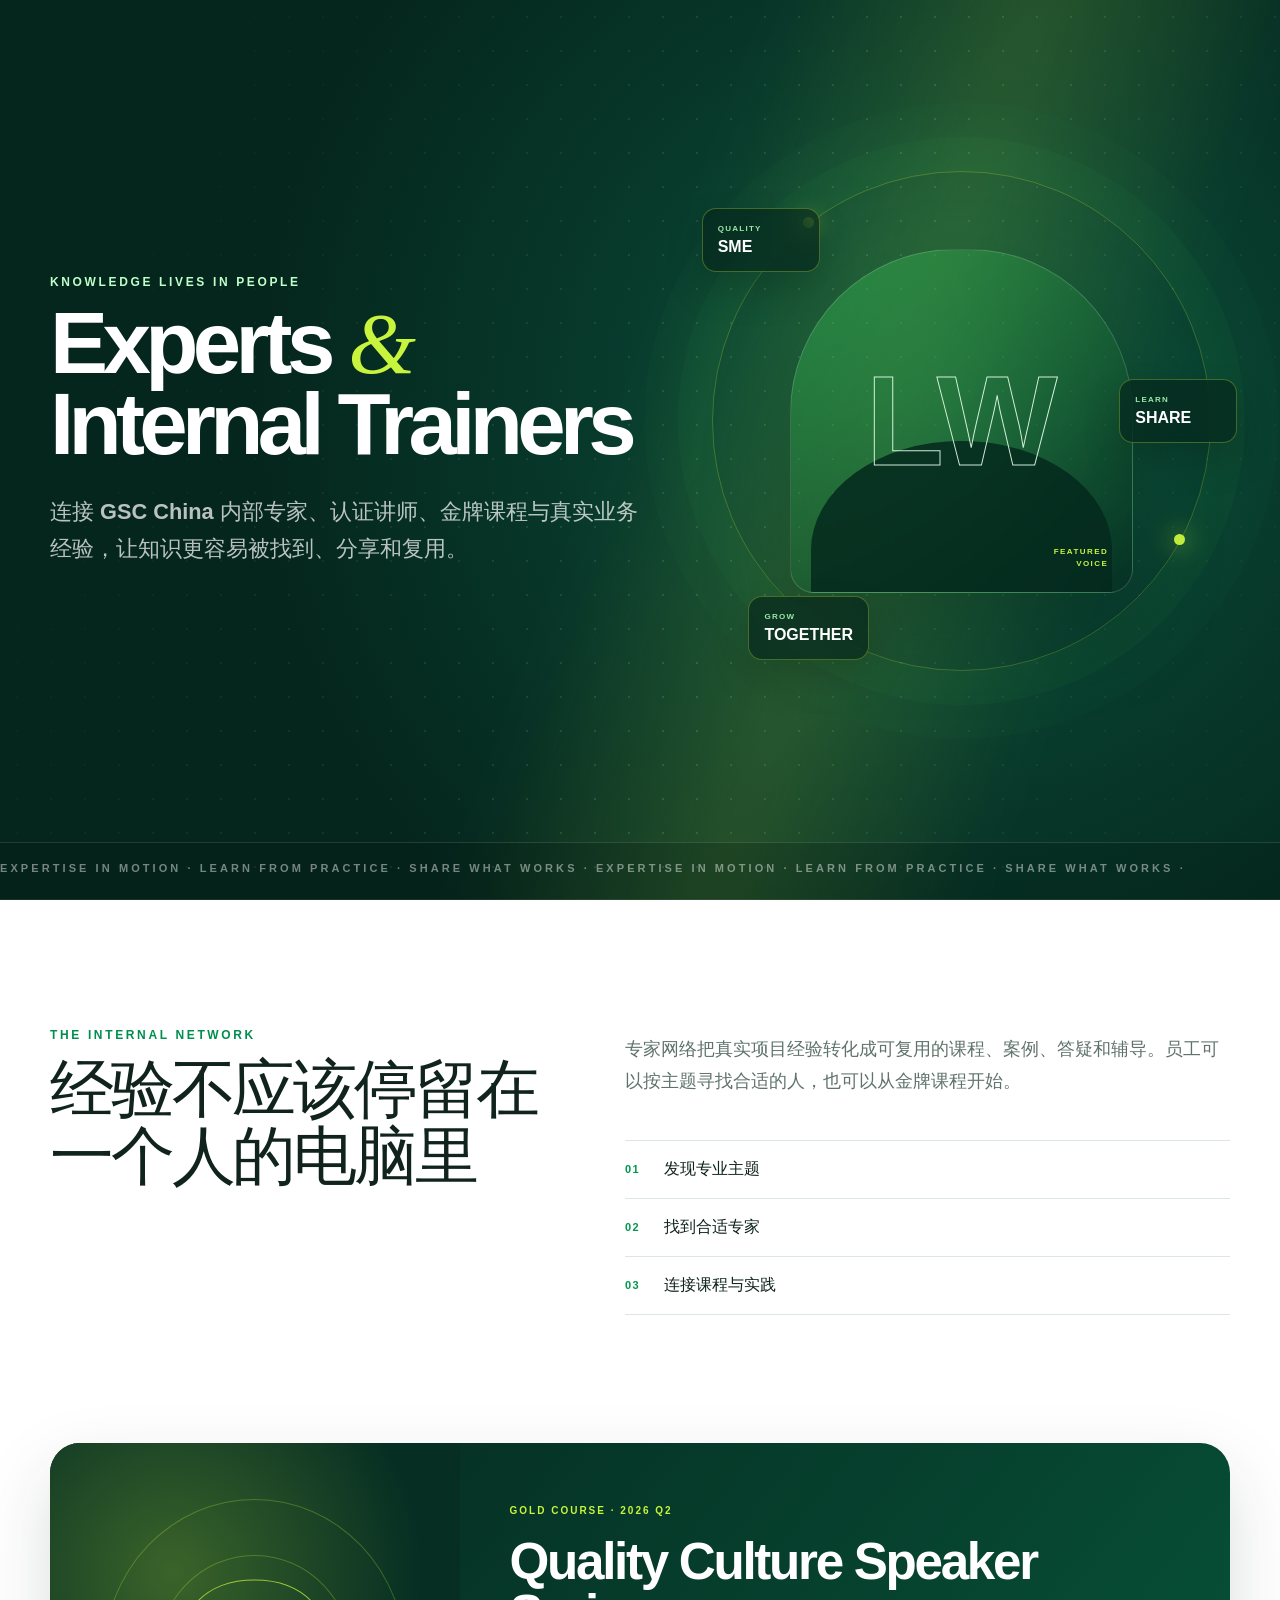
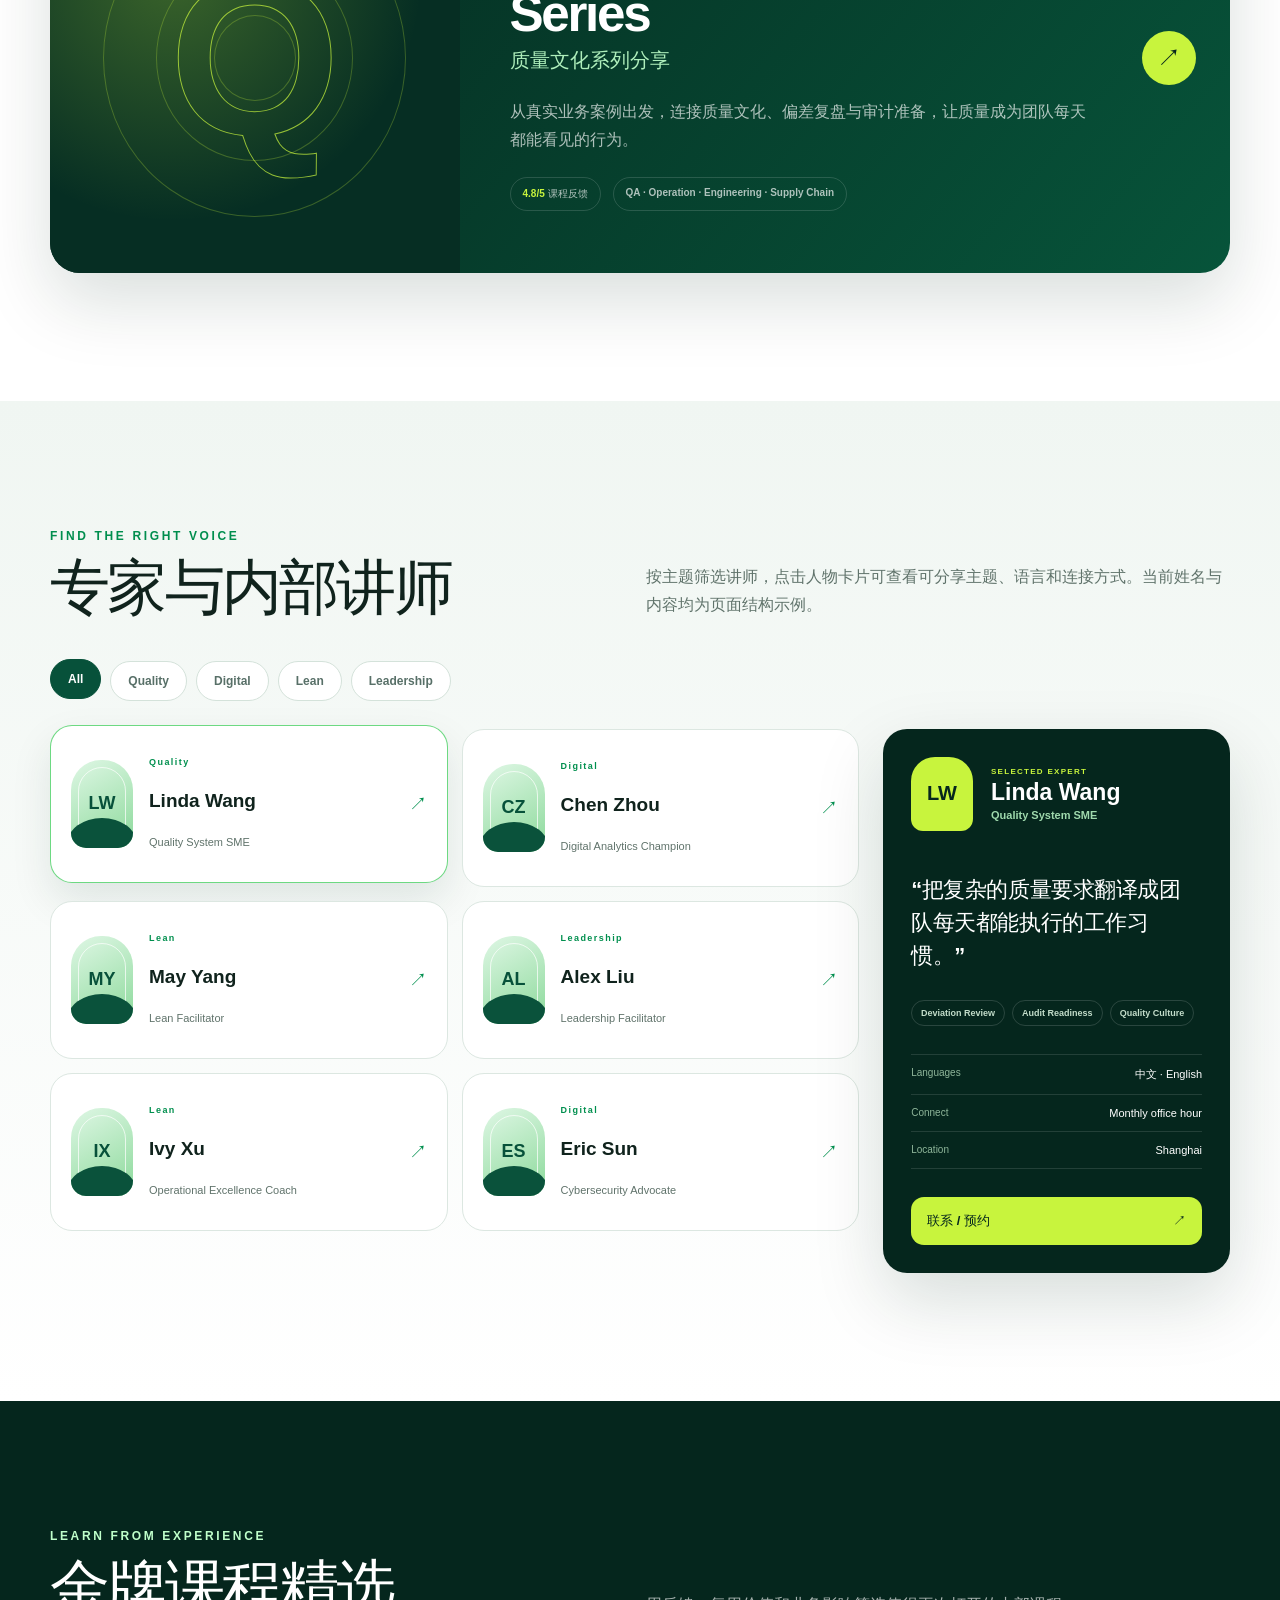
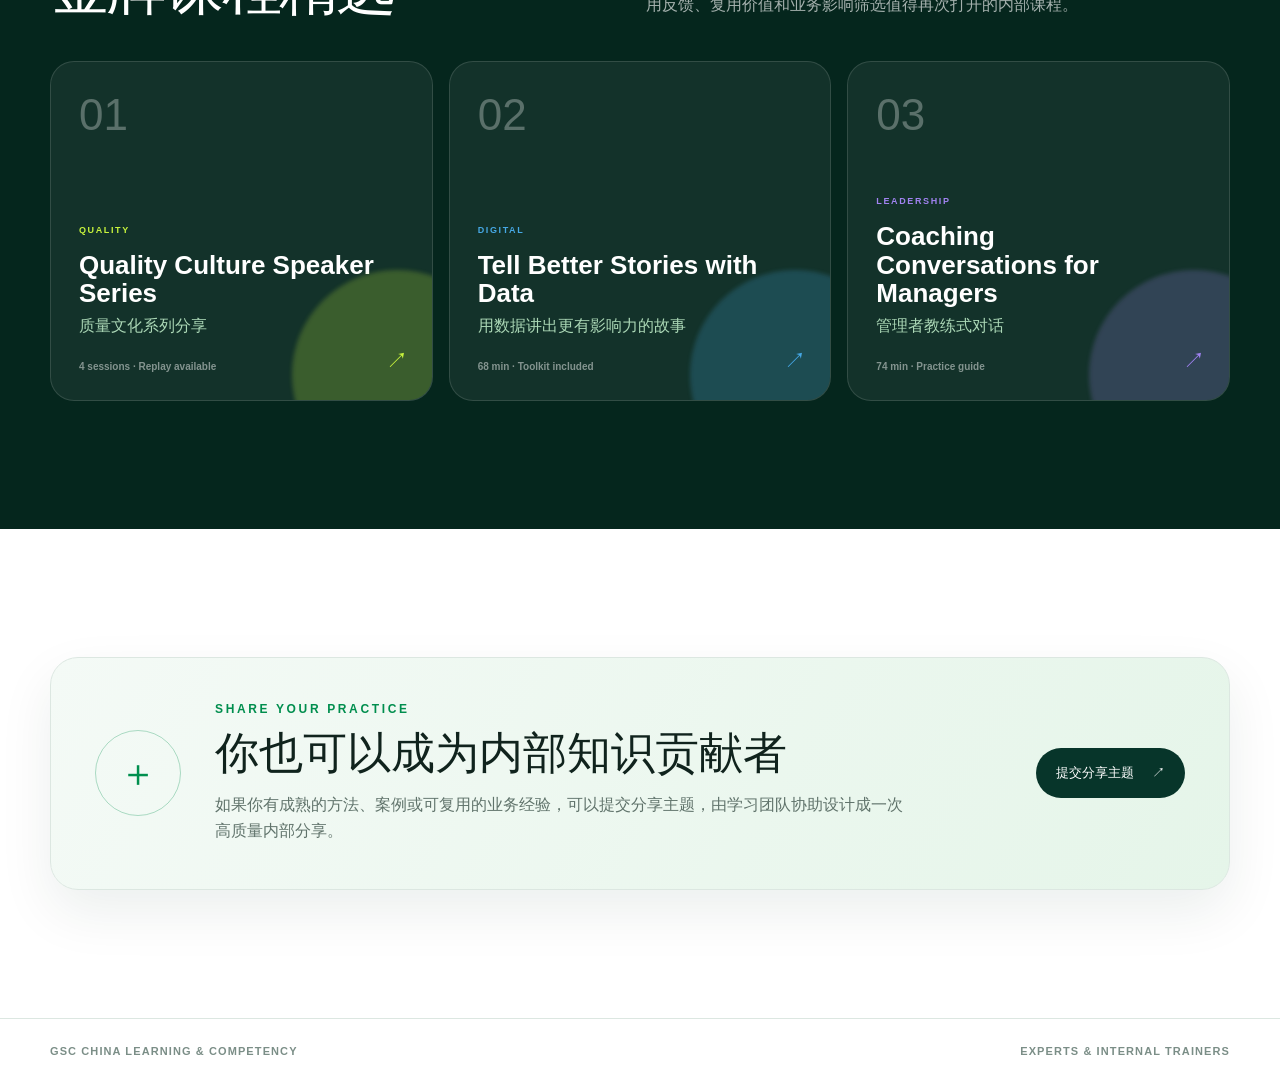
==== experts_trainers/index.html @ 87524716 "feat: add competency experts and insights pages" ====
<!doctype html>
<html lang="zh-CN">
  <head>
    <meta charset="utf-8" />
    <meta name="viewport" content="width=device-width, initial-scale=1" />
    <meta name="description" content="GSC China Experts and Internal Trainers" />
    <title>Experts &amp; Internal Trainers | GSC China</title>
    <link rel="stylesheet" href="./styles.css" />
    <script src="./content.js" defer></script>
    <script src="./app.js" defer></script>
  </head>
  <body>
    <a class="skip-link" href="#main-content">跳到主要内容</a>

    <main id="main-content">
      <!-- FIXED CONTENT: page positioning and network introduction. -->
      <section class="hero" aria-labelledby="page-title">
        <div class="hero__noise" aria-hidden="true"></div>
        <div class="hero__beam" aria-hidden="true"></div>
        <div class="page-shell hero__inner">
          <div class="hero__copy reveal-item is-visible">
            <p class="eyebrow">KNOWLEDGE LIVES IN PEOPLE</p>
            <h1 id="page-title">Experts <i>&amp;</i><br />Internal Trainers</h1>
            <p>连接 GSC China 内部专家、认证讲师、金牌课程与真实业务经验，让知识更容易被找到、分享和复用。</p>
          </div>
          <div class="hero-stage reveal-item is-visible" aria-hidden="true">
            <div class="hero-stage__ring"></div>
            <div class="hero-stage__portrait"><span data-hero-initials>LW</span><small>FEATURED<br />VOICE</small></div>
            <div class="hero-stage__card hero-stage__card--one"><span>QUALITY</span><strong>SME</strong></div>
            <div class="hero-stage__card hero-stage__card--two"><span>LEARN</span><strong>SHARE</strong></div>
            <div class="hero-stage__card hero-stage__card--three"><span>GROW</span><strong>TOGETHER</strong></div>
          </div>
        </div>
        <div class="hero-ticker" aria-hidden="true"><div>EXPERTISE IN MOTION · LEARN FROM PRACTICE · SHARE WHAT WORKS · EXPERTISE IN MOTION · LEARN FROM PRACTICE · SHARE WHAT WORKS ·</div></div>
      </section>

      <section class="section section--intro" aria-labelledby="network-title">
        <div class="page-shell intro-layout">
          <div class="intro-title reveal-item"><p class="eyebrow eyebrow--green">THE INTERNAL NETWORK</p><h2 id="network-title">经验不应该停留在一个人的电脑里</h2></div>
          <div class="intro-copy reveal-item">
            <p>专家网络把真实项目经验转化成可复用的课程、案例、答疑和辅导。员工可以按主题寻找合适的人，也可以从金牌课程开始。</p>
            <div class="intro-steps">
              <span><b>01</b>发现专业主题</span><span><b>02</b>找到合适专家</span><span><b>03</b>连接课程与实践</span>
            </div>
          </div>
        </div>
      </section>

      <!-- UPDATE CONTENT: featured course comes from content.js. -->
      <section class="section section--featured" aria-labelledby="featured-title" data-maintenance-zone="content.js: featuredCourse">
        <div class="page-shell">
          <article class="featured-course reveal-item" data-featured-course></article>
        </div>
      </section>

      <!-- UPDATE CONTENT: trainer roster comes from content.js. -->
      <section class="section section--directory" id="expert-directory" aria-labelledby="directory-title" data-maintenance-zone="content.js: experts">
        <div class="page-shell">
          <header class="section-heading reveal-item">
            <div><p class="eyebrow eyebrow--green">FIND THE RIGHT VOICE</p><h2 id="directory-title">专家与内部讲师</h2></div>
            <p>按主题筛选讲师，点击人物卡片可查看可分享主题、语言和连接方式。当前姓名与内容均为页面结构示例。</p>
          </header>
          <div class="filter-row reveal-item" role="group" aria-label="按专业主题筛选" data-topic-filters></div>
          <div class="directory-layout">
            <div class="expert-grid" data-expert-grid aria-live="polite"></div>
            <aside class="expert-spotlight reveal-item" data-expert-spotlight aria-live="polite"></aside>
          </div>
        </div>
      </section>

      <!-- UPDATE CONTENT: course cards come from content.js. -->
      <section class="section section--courses" aria-labelledby="courses-title" data-maintenance-zone="content.js: courses">
        <div class="page-shell">
          <header class="section-heading section-heading--light reveal-item">
            <div><p class="eyebrow">LEARN FROM EXPERIENCE</p><h2 id="courses-title">金牌课程精选</h2></div>
            <p>用反馈、复用价值和业务影响筛选值得再次打开的内部课程。</p>
          </header>
          <div class="course-rail" data-course-rail></div>
        </div>
      </section>

      <section class="section section--contribute" aria-labelledby="contribute-title">
        <div class="page-shell contribute-card reveal-item">
          <span class="contribute-card__mark" aria-hidden="true">＋</span>
          <div><p class="eyebrow eyebrow--green">SHARE YOUR PRACTICE</p><h2 id="contribute-title">你也可以成为内部知识贡献者</h2><p>如果你有成熟的方法、案例或可复用的业务经验，可以提交分享主题，由学习团队协助设计成一次高质量内部分享。</p></div>
          <a href="#" data-action-key="contributeUrl">提交分享主题 <span>↗</span></a>
        </div>
      </section>
    </main>

    <footer class="page-footer"><span>GSC China Learning &amp; Competency</span><span>Experts &amp; Internal Trainers</span></footer>
    <div class="toast" role="status" aria-live="polite" data-toast></div>
  </body>
</html>
---- experts_trainers/styles.css ----
:root { color-scheme: light; --ink:#10231d; --muted:#60736b; --green-950:#05261d; --green-900:#07352a; --green-800:#07513a; --green-600:#00a54f; --green-500:#3dcd58; --lime:#c8f43d; --mint:#dff7e5; --paper:#fff; --surface:#f3f7f4; --line:#dce7e1; --shadow:0 28px 70px rgb(4 43 30 / .15); --page-width:1180px; font-family:Inter,"Segoe UI","Microsoft YaHei","PingFang SC",Arial,sans-serif; font-synthesis:none; text-rendering:optimizeLegibility; }
* { box-sizing:border-box; } html { scroll-behavior:smooth; } body { min-width:320px; margin:0; color:var(--ink); background:#fff; -webkit-font-smoothing:antialiased; } a { color:inherit; text-decoration:none; } button { color:inherit; font:inherit; } .page-shell { width:min(var(--page-width),calc(100% - 48px)); margin-inline:auto; } .skip-link { position:fixed; top:12px; left:12px; z-index:100; padding:10px 16px; color:var(--green-950); border-radius:10px; background:var(--lime); transform:translateY(-160%); }.skip-link:focus{transform:translateY(0)} .eyebrow{margin:0 0 14px;color:#bfffca;font-size:12px;font-weight:800;letter-spacing:.22em;text-transform:uppercase}.eyebrow--green{color:#008e4e}

.hero{position:relative;min-height:100svh;overflow:hidden;color:#fff;isolation:isolate;background:radial-gradient(circle at 74% 45%,#126544 0%,#083d2e 28%,#05261d 65%)}
.hero__noise{position:absolute;inset:0;z-index:-1;opacity:.28;background-image:radial-gradient(circle,rgb(209 255 218 / .48) 1px,transparent 1.4px);background-size:34px 34px;mask-image:linear-gradient(110deg,transparent 10%,#000 60%,transparent 100%)}
.hero__beam{position:absolute;top:-35%;right:10%;z-index:-1;width:38vw;height:150%;background:linear-gradient(90deg,transparent,rgb(200 244 61 / .16),transparent);filter:blur(24px);transform:rotate(20deg);animation:beam 8s infinite ease-in-out}
.hero__inner{display:grid;min-height:calc(100svh - 58px);grid-template-columns:minmax(0,1.05fr) minmax(420px,.95fr);align-items:center;gap:50px;padding-block:80px}
.hero__copy h1{max-width:800px;margin:0;font-size:clamp(54px,6.8vw,104px);font-weight:620;line-height:.92;letter-spacing:-.065em}.hero__copy h1 i{color:var(--lime);font-family:Georgia,serif;font-weight:400}.hero__copy>p:last-child{max-width:660px;margin:30px 0 0;color:rgb(255 255 255 / .72);font-size:clamp(18px,1.7vw,23px);font-weight:550;line-height:1.68}
.hero-stage{position:relative;width:min(43vw,520px);aspect-ratio:1;margin:auto}.hero-stage__ring{position:absolute;inset:2%;border:1px solid rgb(200 244 61 / .25);border-radius:50%;box-shadow:0 0 0 34px rgb(61 205 88 / .035),0 0 0 68px rgb(61 205 88 / .02);animation:stageSpin 28s linear infinite}.hero-stage__ring::before,.hero-stage__ring::after{position:absolute;width:11px;height:11px;border-radius:50%;background:var(--lime);box-shadow:0 0 24px var(--lime);content:""}.hero-stage__ring::before{top:9%;left:18%}.hero-stage__ring::after{right:5%;bottom:25%}
.hero-stage__portrait{position:absolute;inset:17%;display:grid;overflow:hidden;border:1px solid rgb(255 255 255 / .16);border-radius:48% 48% 24px 24px;place-items:center;background:linear-gradient(145deg,rgb(61 205 88 / .4),rgb(2 32 23 / .5));box-shadow:0 36px 90px rgb(0 0 0 / .24)}.hero-stage__portrait::before{position:absolute;bottom:-20%;width:88%;height:64%;border-radius:50% 50% 0 0;background:rgb(4 41 30 / .86);content:""}.hero-stage__portrait span{position:relative;z-index:2;color:transparent;font-size:clamp(82px,10vw,150px);font-weight:800;line-height:1;-webkit-text-stroke:1px rgb(229 255 234 / .9)}.hero-stage__portrait small{position:absolute;right:24px;bottom:22px;z-index:3;color:var(--lime);font-size:8px;font-weight:850;line-height:1.45;letter-spacing:.18em;text-align:right}
.hero-stage__card{position:absolute;display:grid;min-width:118px;padding:15px;border:1px solid rgb(200 244 61 / .3);border-radius:14px;background:rgb(5 38 29 / .68);box-shadow:0 18px 38px rgb(0 0 0 / .16);backdrop-filter:blur(16px);animation:floatCard 5s infinite ease-in-out}.hero-stage__card span{color:#9ce8ab;font-size:8px;font-weight:800;letter-spacing:.16em}.hero-stage__card strong{margin-top:5px;font-size:16px}.hero-stage__card--one{top:9%;left:0}.hero-stage__card--two{top:42%;right:-3%;animation-delay:-1.5s}.hero-stage__card--three{bottom:4%;left:9%;animation-delay:-3s}
.hero-ticker{height:58px;overflow:hidden;border-top:1px solid rgb(255 255 255 / .12);border-bottom:1px solid rgb(255 255 255 / .08);background:rgb(0 18 13 / .18)}.hero-ticker div{width:max-content;padding-top:19px;color:rgb(255 255 255 / .45);font-size:11px;font-weight:800;letter-spacing:.28em;white-space:nowrap;animation:ticker 26s linear infinite}

.section{padding:clamp(88px,10vw,145px) 0}.section--intro{background:#fff}.intro-layout{display:grid;grid-template-columns:minmax(320px,.9fr) minmax(360px,1.1fr);gap:80px;align-items:start}.intro-title h2{max-width:580px;margin:0;font-size:clamp(42px,5vw,70px);font-weight:630;line-height:1.04;letter-spacing:-.05em}.intro-copy>p{margin:5px 0 42px;color:var(--muted);font-size:18px;font-weight:550;line-height:1.8}.intro-steps{display:grid;gap:0;border-top:1px solid var(--line)}.intro-steps span{display:flex;align-items:center;gap:24px;padding:18px 0;border-bottom:1px solid var(--line);font-weight:650}.intro-steps b{color:#009850;font-size:11px;letter-spacing:.12em}

.section--featured{padding-top:0;background:#fff}.featured-course{position:relative;display:grid;grid-template-columns:minmax(280px,.75fr) minmax(0,1.25fr) auto;min-height:430px;overflow:hidden;color:#fff;border-radius:30px;background:linear-gradient(130deg,#05261d,#07543a);box-shadow:var(--shadow)}.featured-course__art{position:relative;display:grid;overflow:hidden;place-items:center;background:radial-gradient(circle at 30% 30%,rgb(200 244 61 / .27),transparent 60%),#062e23}.featured-course__art>span{color:transparent;font-size:220px;font-weight:850;line-height:1;-webkit-text-stroke:1px rgb(200 244 61 / .72)}.featured-course__art i{position:absolute;border:1px solid rgb(200 244 61 / .26);border-radius:50%;animation:stageSpin 18s linear infinite}.featured-course__art i:nth-of-type(1){inset:13%}.featured-course__art i:nth-of-type(2){inset:26%;animation-direction:reverse}.featured-course__art i:nth-of-type(3){inset:40%}
.featured-course__copy{display:flex;flex-direction:column;justify-content:center;padding:50px}.featured-course__label{color:var(--lime);font-size:10px;font-weight:850;letter-spacing:.2em}.featured-course h2{max-width:650px;margin:20px 0 7px;font-size:clamp(34px,4vw,58px);font-weight:630;line-height:1.02;letter-spacing:-.045em}.featured-course h3{margin:0;color:#aeeebb;font-size:20px;font-weight:600}.featured-course__copy>p{max-width:650px;margin:24px 0;color:rgb(255 255 255 / .68);line-height:1.72}.featured-course__meta{display:flex;flex-wrap:wrap;gap:12px}.featured-course__meta span{padding:9px 12px;border:1px solid rgb(255 255 255 / .14);border-radius:999px;color:rgb(255 255 255 / .68);font-size:10px;font-weight:700}.featured-course__meta b{color:var(--lime)}.round-link{display:grid;align-self:center;width:54px;height:54px;margin-right:34px;border-radius:50%;place-items:center;background:var(--lime);color:var(--green-950);font-size:24px;transition:transform 250ms ease}.round-link:hover{transform:translate(4px,-4px) rotate(8deg)}

.section--directory{background:linear-gradient(#f0f6f2,#fff)}.section-heading{display:grid;grid-template-columns:minmax(320px,.9fr) minmax(340px,1fr);align-items:end;gap:70px;margin-bottom:42px}.section-heading h2{margin:0;font-size:clamp(40px,4.7vw,66px);font-weight:630;line-height:1.03;letter-spacing:-.045em}.section-heading>p{margin:0;color:var(--muted);font-weight:550;line-height:1.75}.section-heading--light{color:#fff}.section-heading--light>p{color:rgb(255 255 255 / .64)}
.filter-row{display:flex;flex-wrap:wrap;gap:9px;margin-bottom:28px}.filter-row button{min-height:40px;padding:0 17px;border:1px solid #d4e2da;border-radius:999px;background:#fff;color:#587068;font-size:12px;font-weight:700;cursor:pointer;transition:all 180ms ease}.filter-row button:hover,.filter-row button.is-active{color:#fff;border-color:var(--green-800);background:var(--green-800);transform:translateY(-2px)}
.directory-layout{display:grid;grid-template-columns:minmax(0,1.4fr) minmax(310px,.6fr);gap:24px;align-items:start}.expert-grid{display:grid;grid-template-columns:repeat(2,1fr);gap:14px}.expert-card{position:relative;display:grid;grid-template-columns:78px minmax(0,1fr) auto;grid-template-rows:auto auto auto;align-items:center;min-height:158px;padding:20px;text-align:left;border:1px solid var(--line);border-radius:22px;background:#fff;cursor:pointer;transition:transform 220ms ease,border-color 220ms ease,box-shadow 220ms ease}.expert-card:hover,.expert-card.is-active{border-color:rgb(61 205 88 / .75);box-shadow:0 18px 40px rgb(5 52 40 / .1);transform:translateY(-4px)}.expert-card__portrait{position:relative;display:grid;grid-row:1 / -1;width:62px;height:88px;overflow:hidden;border-radius:30px 30px 15px 15px;place-items:center;background:linear-gradient(150deg,#dff7e5,#8bd99a)}.expert-card__portrait::after{position:absolute;bottom:-22px;width:70px;height:52px;border-radius:50%;background:#0a523b;content:""}.expert-card__portrait b{position:relative;z-index:1;color:#07513a;font-size:18px}.expert-card__portrait i{position:absolute;inset:7px;border:1px solid rgb(255 255 255 / .7);border-radius:inherit}.expert-card__topic{color:#008f4e;font-size:9px;font-weight:850;letter-spacing:.16em}.expert-card>strong{grid-column:2;font-size:19px}.expert-card>small{grid-column:2;color:var(--muted);font-size:11px;line-height:1.35}.expert-card__arrow{grid-column:3;grid-row:1 / -1;color:#008f4e;font-size:18px}
.expert-spotlight{position:sticky;top:24px;min-height:502px;padding:28px;color:#fff;border-radius:24px;background:var(--green-950);box-shadow:var(--shadow)}.spotlight-head{display:flex;align-items:center;gap:18px}.spotlight-head>span{display:grid;width:62px;height:74px;border-radius:24px 24px 12px 12px;place-items:center;background:var(--lime);color:var(--green-950);font-size:20px;font-weight:800}.spotlight-head>div{display:grid;gap:3px}.spotlight-head small{color:var(--lime);font-size:8px;font-weight:850;letter-spacing:.16em}.spotlight-head strong{font-size:23px}.spotlight-head b{color:#9fd9ad;font-size:11px;font-weight:600}.expert-spotlight blockquote{margin:42px 0 28px;font-size:22px;font-weight:600;line-height:1.5;letter-spacing:-.02em}.spotlight-tags{display:flex;flex-wrap:wrap;gap:7px}.spotlight-tags span{padding:7px 9px;border:1px solid rgb(255 255 255 / .15);border-radius:999px;color:#c3ddca;font-size:9px;font-weight:700}.expert-spotlight dl{display:grid;gap:0;margin:28px 0;border-top:1px solid rgb(255 255 255 / .12)}.expert-spotlight dl div{display:flex;justify-content:space-between;gap:20px;padding:12px 0;border-bottom:1px solid rgb(255 255 255 / .12)}.expert-spotlight dt{color:#8fb69a;font-size:10px}.expert-spotlight dd{margin:0;font-size:11px;text-align:right}.expert-spotlight>a{display:flex;min-height:48px;align-items:center;justify-content:space-between;padding:0 16px;border-radius:13px;background:var(--lime);color:var(--green-950);font-size:13px;font-weight:750}

.section--courses{overflow:hidden;background:var(--green-950)}.course-rail{display:grid;grid-template-columns:repeat(3,1fr);gap:16px}.course-card{position:relative;display:flex;min-height:340px;flex-direction:column;padding:28px;overflow:hidden;border:1px solid rgb(255 255 255 / .13);border-radius:24px;background:rgb(255 255 255 / .06);transition:transform 260ms ease,background 260ms ease}.course-card::after{position:absolute;right:-70px;bottom:-80px;width:210px;height:210px;border-radius:50%;background:var(--course-accent,#3dcd58);opacity:.22;filter:blur(2px);content:""}.course-card--lime{--course-accent:#c8f43d}.course-card--blue{--course-accent:#46a8e5}.course-card--violet{--course-accent:#a183f1}.course-card:hover{transform:translateY(8px);background:rgb(255 255 255 / .1)}.course-card__index{color:rgb(255 255 255 / .3);font-size:44px;font-weight:300}.course-card small{margin-top:auto;color:var(--course-accent);font-size:9px;font-weight:850;letter-spacing:.18em}.course-card h3{max-width:300px;margin:16px 0 8px;color:#fff;font-size:26px;line-height:1.1}.course-card p{margin:0;color:#abd7b6;font-weight:600}.course-card b{margin-top:24px;color:rgb(255 255 255 / .48);font-size:10px}.course-card i{position:absolute;right:24px;bottom:24px;z-index:1;color:var(--course-accent);font-size:22px;font-style:normal}

.section--contribute{background:#fff}.contribute-card{display:grid;grid-template-columns:auto 1fr auto;align-items:center;gap:34px;padding:44px;border:1px solid var(--line);border-radius:28px;background:linear-gradient(120deg,#f4faf6,#e5f5e9);box-shadow:0 22px 54px rgb(5 52 40 / .08)}.contribute-card__mark{display:grid;width:86px;height:86px;border:1px solid rgb(0 143 78 / .3);border-radius:50%;place-items:center;color:#008f4e;font-size:38px}.contribute-card h2{margin:0;font-size:clamp(30px,3.4vw,46px);line-height:1.06}.contribute-card div>p:last-child{max-width:700px;margin:16px 0 0;color:var(--muted);line-height:1.65}.contribute-card>a{display:flex;min-height:50px;align-items:center;gap:18px;padding:0 20px;border-radius:999px;background:var(--green-900);color:#fff;font-size:13px;font-weight:750;white-space:nowrap}.page-footer{display:flex;justify-content:space-between;gap:20px;padding:26px max(24px,calc((100% - var(--page-width))/2));color:#7b8e87;border-top:1px solid var(--line);font-size:11px;font-weight:700;letter-spacing:.1em;text-transform:uppercase}.toast{position:fixed;right:24px;bottom:24px;z-index:50;max-width:min(380px,calc(100% - 48px));padding:14px 18px;color:#fff;border-radius:13px;background:var(--green-950);box-shadow:var(--shadow);opacity:0;transform:translateY(18px);pointer-events:none;transition:opacity 200ms ease,transform 200ms ease}.toast.is-visible{opacity:1;transform:translateY(0)}.reveal-item{opacity:0;transform:translateY(48px);transition:opacity 900ms ease var(--delay,0ms),transform 1000ms cubic-bezier(.16,1,.3,1) var(--delay,0ms)}.reveal-item.is-visible{opacity:1;transform:translateY(0)}
@keyframes stageSpin{to{transform:rotate(360deg)}}@keyframes floatCard{50%{transform:translateY(-10px)}}@keyframes beam{50%{opacity:.55;transform:translateX(-9%) rotate(20deg)}}@keyframes ticker{to{transform:translateX(-50%)}}
@media(max-width:1000px){.hero__inner{grid-template-columns:1fr;padding-top:110px;text-align:center}.hero__copy h1,.hero__copy>p:last-child{margin-inline:auto}.hero-stage{width:min(70vw,460px)}.intro-layout,.section-heading{grid-template-columns:1fr;gap:24px}.featured-course{grid-template-columns:280px 1fr}.round-link{position:absolute;right:0;bottom:32px}.directory-layout{grid-template-columns:1fr}.expert-spotlight{position:static}.course-rail{grid-template-columns:1fr 1fr}.course-card:last-child{grid-column:1 / -1}.contribute-card{grid-template-columns:auto 1fr}.contribute-card>a{grid-column:2;justify-self:start}}
@media(max-width:680px){.page-shell{width:min(100% - 30px,var(--page-width))}.hero__inner{min-height:980px;padding-top:86px}.hero__copy h1{font-size:clamp(50px,15vw,76px)}.hero-stage{width:86vw}.hero-stage__card{min-width:100px}.section{padding-block:76px}.featured-course{grid-template-columns:1fr}.featured-course__art{min-height:260px}.featured-course__copy{padding:30px 24px 94px}.expert-grid,.course-rail{grid-template-columns:1fr}.course-card:last-child{grid-column:auto}.expert-card{grid-template-columns:70px 1fr auto}.contribute-card{grid-template-columns:1fr;padding:28px}.contribute-card>a{grid-column:auto}.page-footer{flex-direction:column}}
@media(prefers-reduced-motion:reduce){html{scroll-behavior:auto}*,*::before,*::after{animation:none!important;transition:none!important}.reveal-item{opacity:1;transform:none}}
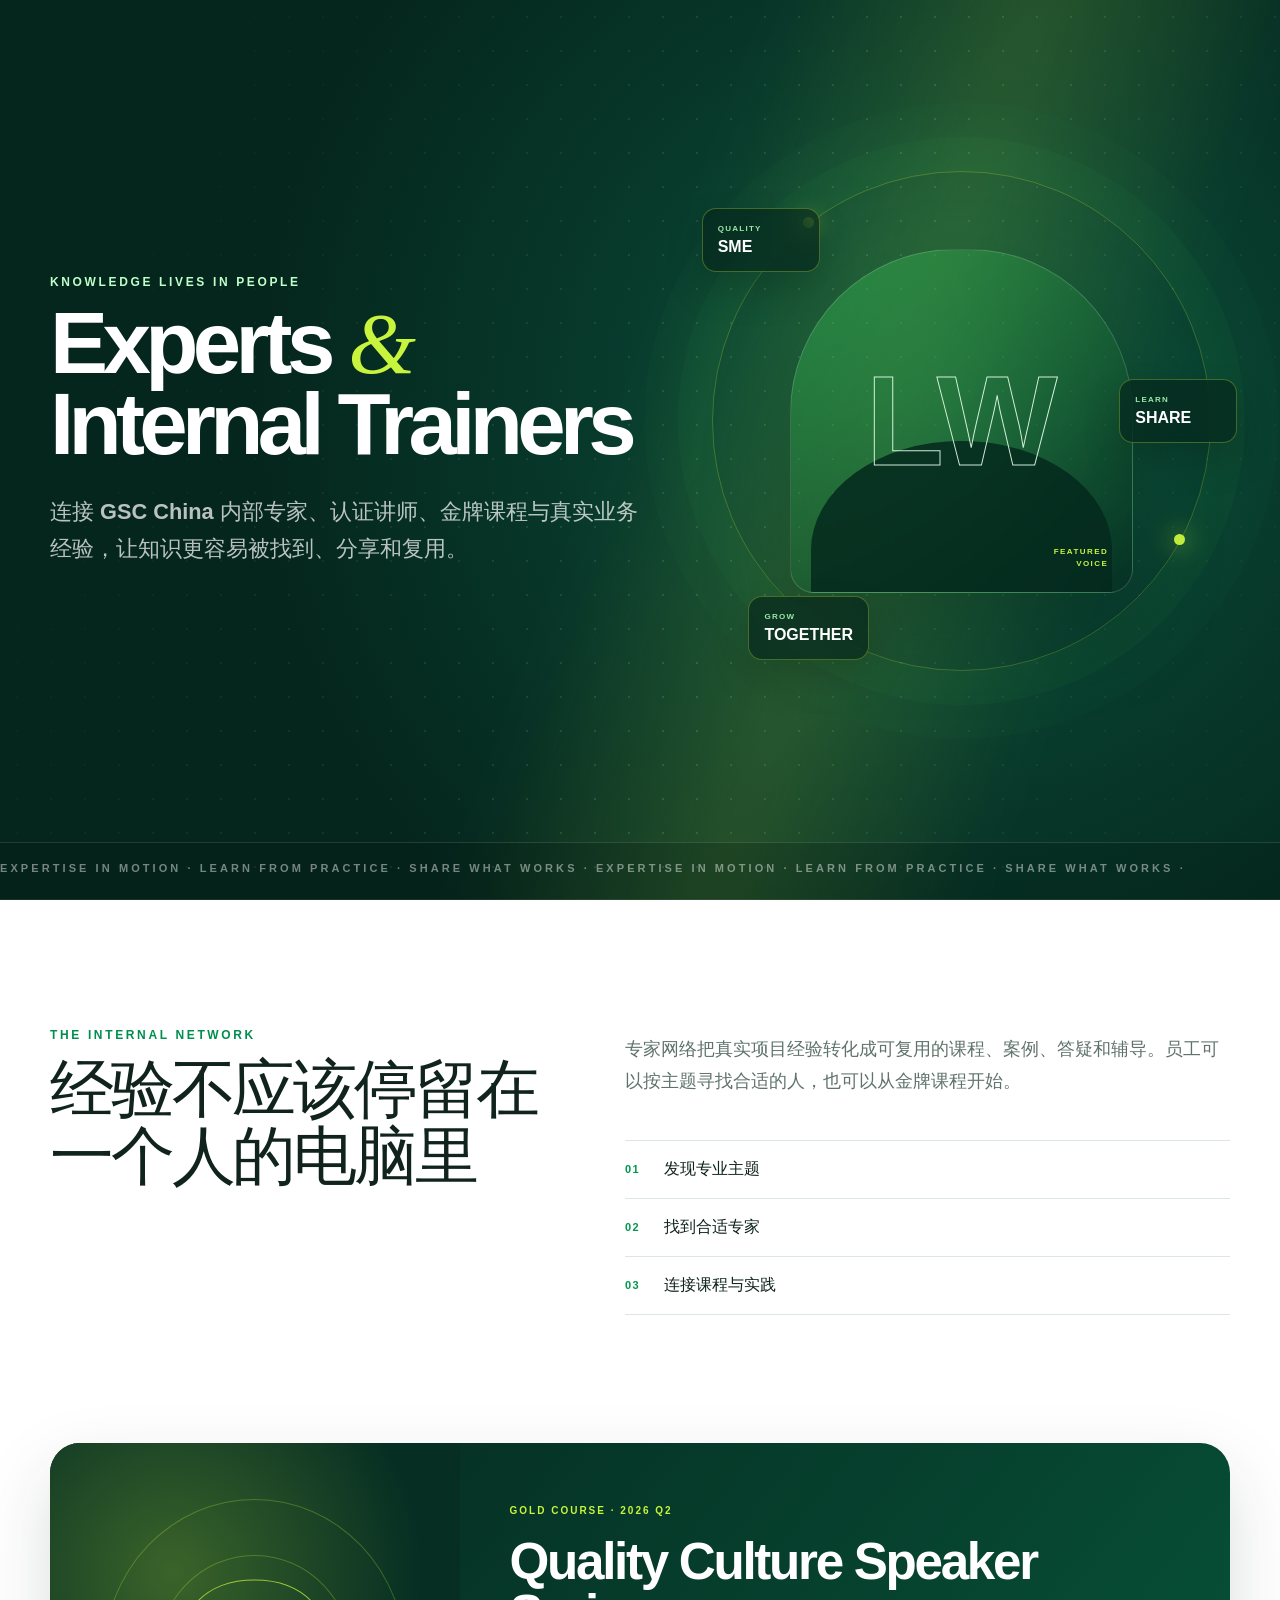
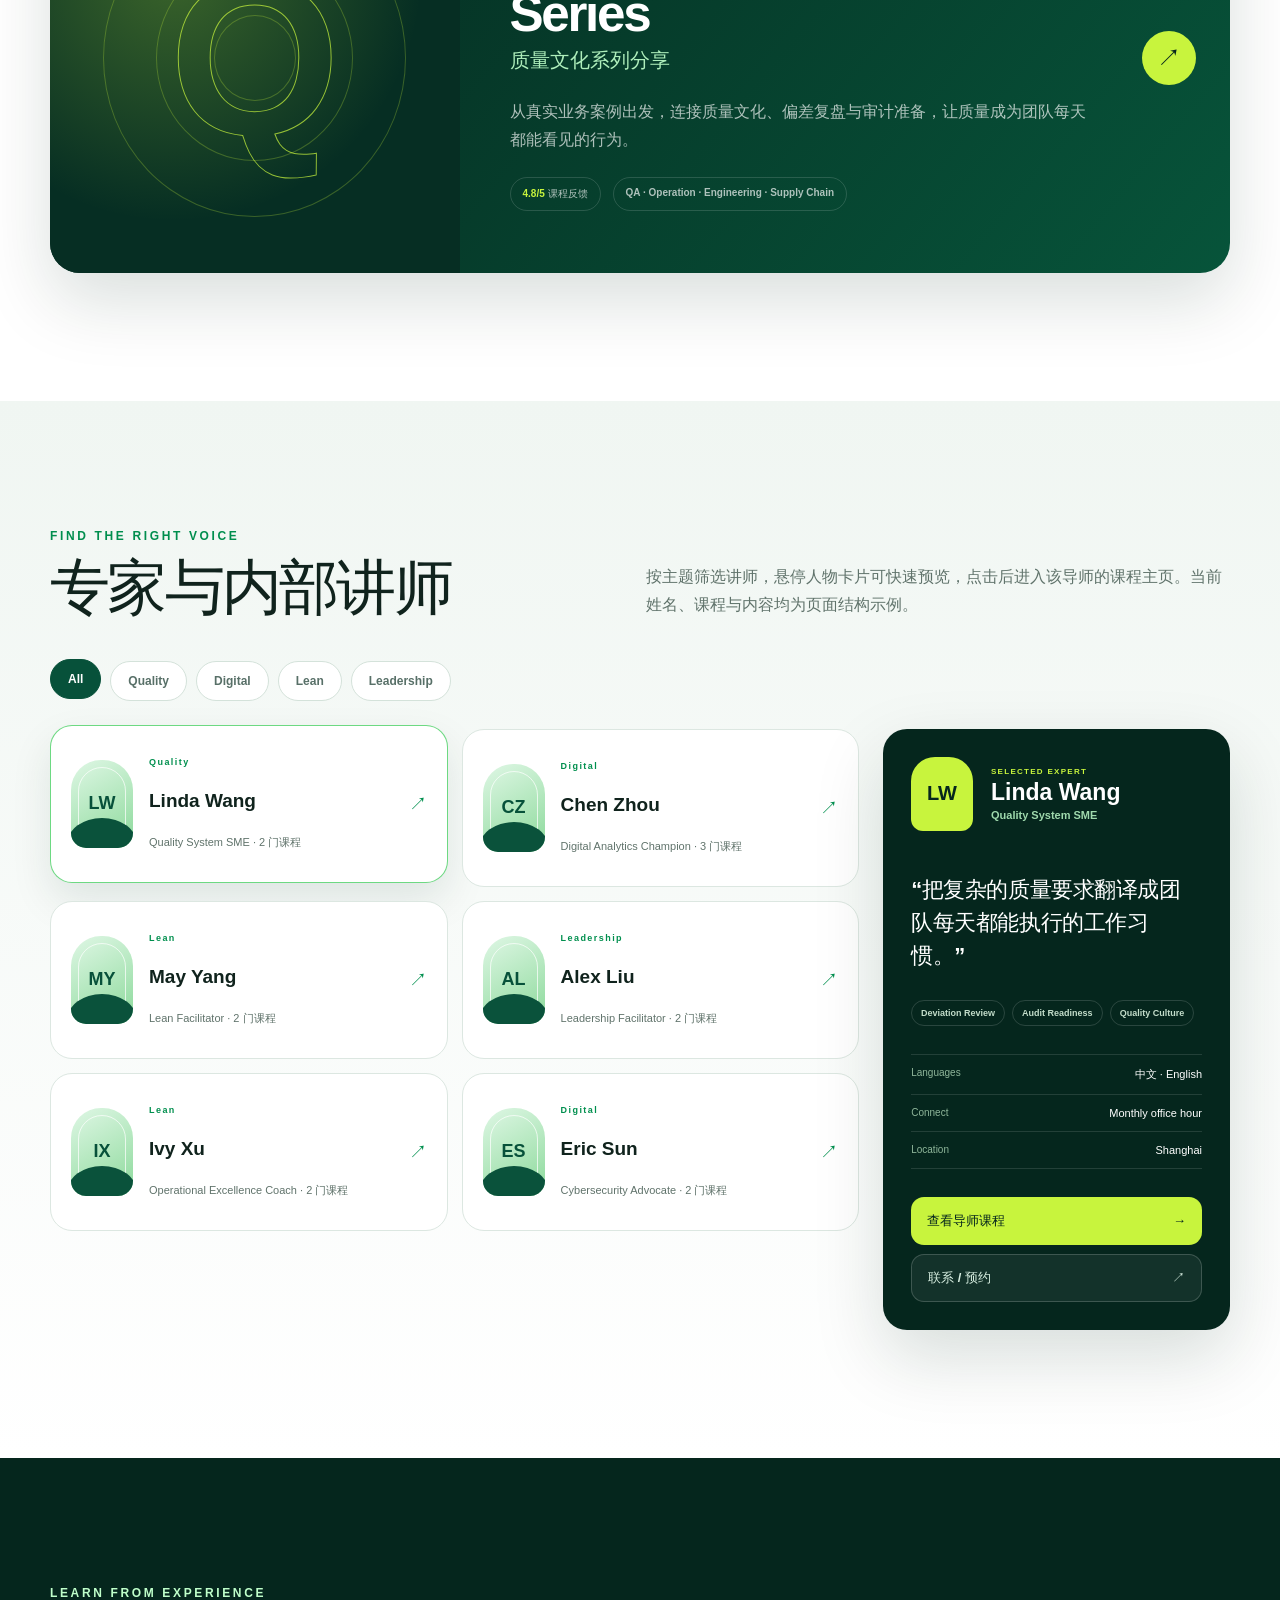
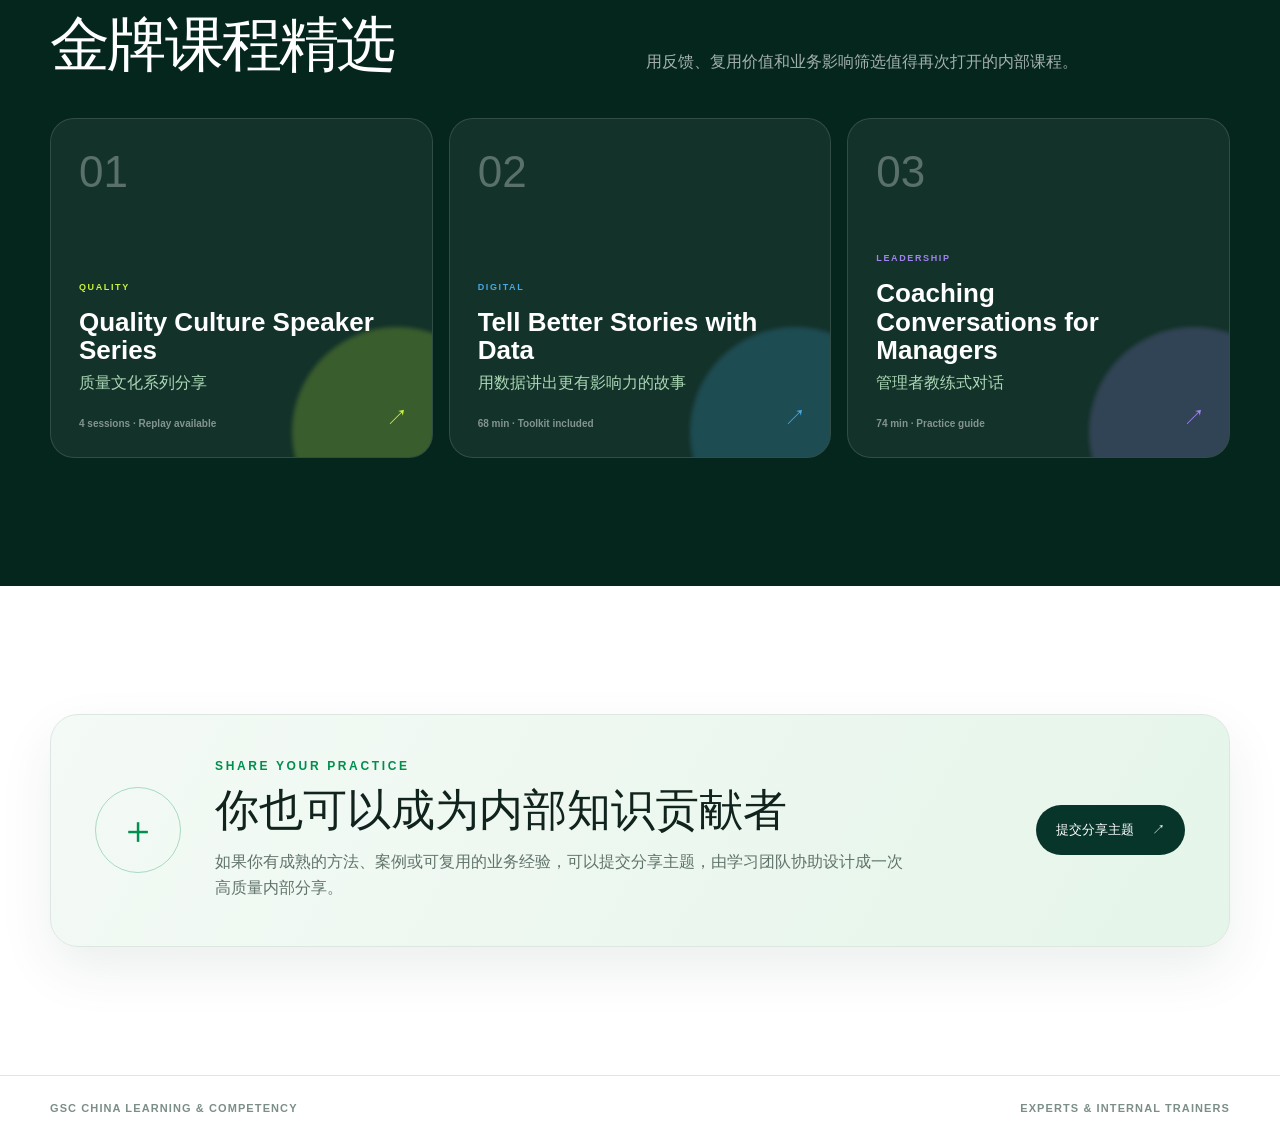
==== commit b5965e36: "feat: add reusable expert course profiles" ====
--- a/experts_trainers/index.html
+++ b/experts_trainers/index.html
@@ -58,7 +58,7 @@
         <div class="page-shell">
           <header class="section-heading reveal-item">
             <div><p class="eyebrow eyebrow--green">FIND THE RIGHT VOICE</p><h2 id="directory-title">专家与内部讲师</h2></div>
-            <p>按主题筛选讲师，点击人物卡片可查看可分享主题、语言和连接方式。当前姓名与内容均为页面结构示例。</p>
+            <p>按主题筛选讲师，悬停人物卡片可快速预览，点击后进入该导师的课程主页。当前姓名、课程与内容均为页面结构示例。</p>
           </header>
           <div class="filter-row reveal-item" role="group" aria-label="按专业主题筛选" data-topic-filters></div>
           <div class="directory-layout">
--- a/experts_trainers/styles.css
+++ b/experts_trainers/styles.css
@@ -18,8 +18,8 @@
 
 .section--directory{background:linear-gradient(#f0f6f2,#fff)}.section-heading{display:grid;grid-template-columns:minmax(320px,.9fr) minmax(340px,1fr);align-items:end;gap:70px;margin-bottom:42px}.section-heading h2{margin:0;font-size:clamp(40px,4.7vw,66px);font-weight:630;line-height:1.03;letter-spacing:-.045em}.section-heading>p{margin:0;color:var(--muted);font-weight:550;line-height:1.75}.section-heading--light{color:#fff}.section-heading--light>p{color:rgb(255 255 255 / .64)}
 .filter-row{display:flex;flex-wrap:wrap;gap:9px;margin-bottom:28px}.filter-row button{min-height:40px;padding:0 17px;border:1px solid #d4e2da;border-radius:999px;background:#fff;color:#587068;font-size:12px;font-weight:700;cursor:pointer;transition:all 180ms ease}.filter-row button:hover,.filter-row button.is-active{color:#fff;border-color:var(--green-800);background:var(--green-800);transform:translateY(-2px)}
-.directory-layout{display:grid;grid-template-columns:minmax(0,1.4fr) minmax(310px,.6fr);gap:24px;align-items:start}.expert-grid{display:grid;grid-template-columns:repeat(2,1fr);gap:14px}.expert-card{position:relative;display:grid;grid-template-columns:78px minmax(0,1fr) auto;grid-template-rows:auto auto auto;align-items:center;min-height:158px;padding:20px;text-align:left;border:1px solid var(--line);border-radius:22px;background:#fff;cursor:pointer;transition:transform 220ms ease,border-color 220ms ease,box-shadow 220ms ease}.expert-card:hover,.expert-card.is-active{border-color:rgb(61 205 88 / .75);box-shadow:0 18px 40px rgb(5 52 40 / .1);transform:translateY(-4px)}.expert-card__portrait{position:relative;display:grid;grid-row:1 / -1;width:62px;height:88px;overflow:hidden;border-radius:30px 30px 15px 15px;place-items:center;background:linear-gradient(150deg,#dff7e5,#8bd99a)}.expert-card__portrait::after{position:absolute;bottom:-22px;width:70px;height:52px;border-radius:50%;background:#0a523b;content:""}.expert-card__portrait b{position:relative;z-index:1;color:#07513a;font-size:18px}.expert-card__portrait i{position:absolute;inset:7px;border:1px solid rgb(255 255 255 / .7);border-radius:inherit}.expert-card__topic{color:#008f4e;font-size:9px;font-weight:850;letter-spacing:.16em}.expert-card>strong{grid-column:2;font-size:19px}.expert-card>small{grid-column:2;color:var(--muted);font-size:11px;line-height:1.35}.expert-card__arrow{grid-column:3;grid-row:1 / -1;color:#008f4e;font-size:18px}
-.expert-spotlight{position:sticky;top:24px;min-height:502px;padding:28px;color:#fff;border-radius:24px;background:var(--green-950);box-shadow:var(--shadow)}.spotlight-head{display:flex;align-items:center;gap:18px}.spotlight-head>span{display:grid;width:62px;height:74px;border-radius:24px 24px 12px 12px;place-items:center;background:var(--lime);color:var(--green-950);font-size:20px;font-weight:800}.spotlight-head>div{display:grid;gap:3px}.spotlight-head small{color:var(--lime);font-size:8px;font-weight:850;letter-spacing:.16em}.spotlight-head strong{font-size:23px}.spotlight-head b{color:#9fd9ad;font-size:11px;font-weight:600}.expert-spotlight blockquote{margin:42px 0 28px;font-size:22px;font-weight:600;line-height:1.5;letter-spacing:-.02em}.spotlight-tags{display:flex;flex-wrap:wrap;gap:7px}.spotlight-tags span{padding:7px 9px;border:1px solid rgb(255 255 255 / .15);border-radius:999px;color:#c3ddca;font-size:9px;font-weight:700}.expert-spotlight dl{display:grid;gap:0;margin:28px 0;border-top:1px solid rgb(255 255 255 / .12)}.expert-spotlight dl div{display:flex;justify-content:space-between;gap:20px;padding:12px 0;border-bottom:1px solid rgb(255 255 255 / .12)}.expert-spotlight dt{color:#8fb69a;font-size:10px}.expert-spotlight dd{margin:0;font-size:11px;text-align:right}.expert-spotlight>a{display:flex;min-height:48px;align-items:center;justify-content:space-between;padding:0 16px;border-radius:13px;background:var(--lime);color:var(--green-950);font-size:13px;font-weight:750}
+.directory-layout{display:grid;grid-template-columns:minmax(0,1.4fr) minmax(310px,.6fr);gap:24px;align-items:start}.expert-grid{display:grid;grid-template-columns:repeat(2,1fr);gap:14px}.expert-card{position:relative;display:grid;grid-template-columns:78px minmax(0,1fr) auto;grid-template-rows:auto auto auto;align-items:center;min-height:158px;padding:20px;text-align:left;border:1px solid var(--line);border-radius:22px;background:#fff;cursor:pointer;transition:transform 220ms ease,border-color 220ms ease,box-shadow 220ms ease}.expert-card:hover,.expert-card:focus-visible,.expert-card.is-active{border-color:rgb(61 205 88 / .75);box-shadow:0 18px 40px rgb(5 52 40 / .1);transform:translateY(-4px)}.expert-card:focus-visible{outline:3px solid rgb(200 244 61 / .8);outline-offset:3px}.expert-card__portrait{position:relative;display:grid;grid-row:1 / -1;width:62px;height:88px;overflow:hidden;border-radius:30px 30px 15px 15px;place-items:center;background:linear-gradient(150deg,#dff7e5,#8bd99a)}.expert-card__portrait::after{position:absolute;bottom:-22px;width:70px;height:52px;border-radius:50%;background:#0a523b;content:""}.expert-card__portrait b{position:relative;z-index:1;color:#07513a;font-size:18px}.expert-card__portrait i{position:absolute;inset:7px;border:1px solid rgb(255 255 255 / .7);border-radius:inherit}.expert-card__topic{color:#008f4e;font-size:9px;font-weight:850;letter-spacing:.16em}.expert-card>strong{grid-column:2;font-size:19px}.expert-card>small{grid-column:2;color:var(--muted);font-size:11px;line-height:1.35}.expert-card__arrow{grid-column:3;grid-row:1 / -1;color:#008f4e;font-size:18px;transition:transform 180ms ease}.expert-card:hover .expert-card__arrow,.expert-card:focus-visible .expert-card__arrow{transform:translate(3px,-3px)}
+.expert-spotlight{position:sticky;top:24px;min-height:502px;padding:28px;color:#fff;border-radius:24px;background:var(--green-950);box-shadow:var(--shadow)}.spotlight-head{display:flex;align-items:center;gap:18px}.spotlight-head>span{display:grid;width:62px;height:74px;border-radius:24px 24px 12px 12px;place-items:center;background:var(--lime);color:var(--green-950);font-size:20px;font-weight:800}.spotlight-head>div{display:grid;gap:3px}.spotlight-head small{color:var(--lime);font-size:8px;font-weight:850;letter-spacing:.16em}.spotlight-head strong{font-size:23px}.spotlight-head b{color:#9fd9ad;font-size:11px;font-weight:600}.expert-spotlight blockquote{margin:42px 0 28px;font-size:22px;font-weight:600;line-height:1.5;letter-spacing:-.02em}.spotlight-tags{display:flex;flex-wrap:wrap;gap:7px}.spotlight-tags span{padding:7px 9px;border:1px solid rgb(255 255 255 / .15);border-radius:999px;color:#c3ddca;font-size:9px;font-weight:700}.expert-spotlight dl{display:grid;gap:0;margin:28px 0;border-top:1px solid rgb(255 255 255 / .12)}.expert-spotlight dl div{display:flex;justify-content:space-between;gap:20px;padding:12px 0;border-bottom:1px solid rgb(255 255 255 / .12)}.expert-spotlight dt{color:#8fb69a;font-size:10px}.expert-spotlight dd{margin:0;font-size:11px;text-align:right}.spotlight-actions{display:grid;gap:9px}.spotlight-actions>a{display:flex;min-height:48px;align-items:center;justify-content:space-between;padding:0 16px;border-radius:13px;font-size:13px;font-weight:750;transition:transform 180ms ease,background 180ms ease}.spotlight-actions>a:hover{transform:translateY(-2px)}.spotlight-actions__profile{background:var(--lime);color:var(--green-950)}.spotlight-actions__contact{color:#d7eee0;border:1px solid rgb(255 255 255 / .18);background:rgb(255 255 255 / .06)}
 
 .section--courses{overflow:hidden;background:var(--green-950)}.course-rail{display:grid;grid-template-columns:repeat(3,1fr);gap:16px}.course-card{position:relative;display:flex;min-height:340px;flex-direction:column;padding:28px;overflow:hidden;border:1px solid rgb(255 255 255 / .13);border-radius:24px;background:rgb(255 255 255 / .06);transition:transform 260ms ease,background 260ms ease}.course-card::after{position:absolute;right:-70px;bottom:-80px;width:210px;height:210px;border-radius:50%;background:var(--course-accent,#3dcd58);opacity:.22;filter:blur(2px);content:""}.course-card--lime{--course-accent:#c8f43d}.course-card--blue{--course-accent:#46a8e5}.course-card--violet{--course-accent:#a183f1}.course-card:hover{transform:translateY(8px);background:rgb(255 255 255 / .1)}.course-card__index{color:rgb(255 255 255 / .3);font-size:44px;font-weight:300}.course-card small{margin-top:auto;color:var(--course-accent);font-size:9px;font-weight:850;letter-spacing:.18em}.course-card h3{max-width:300px;margin:16px 0 8px;color:#fff;font-size:26px;line-height:1.1}.course-card p{margin:0;color:#abd7b6;font-weight:600}.course-card b{margin-top:24px;color:rgb(255 255 255 / .48);font-size:10px}.course-card i{position:absolute;right:24px;bottom:24px;z-index:1;color:var(--course-accent);font-size:22px;font-style:normal}
 
